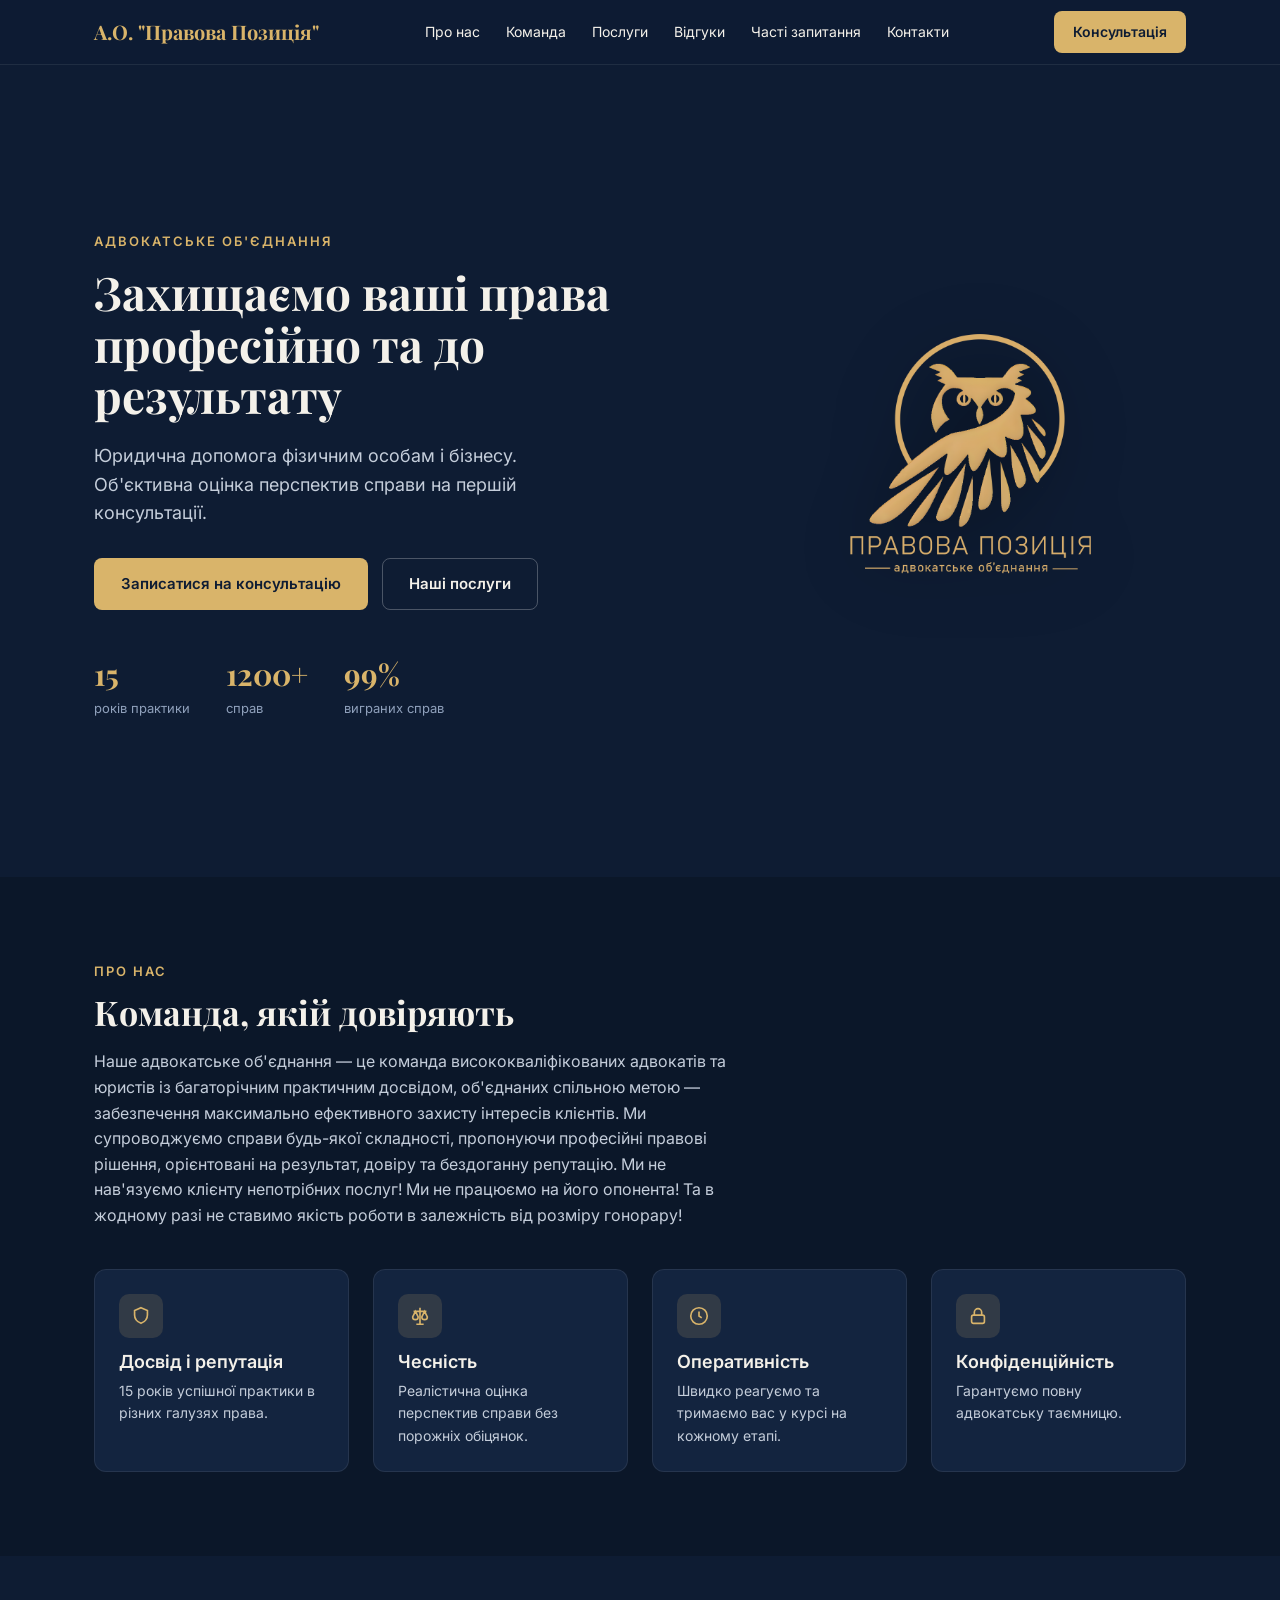
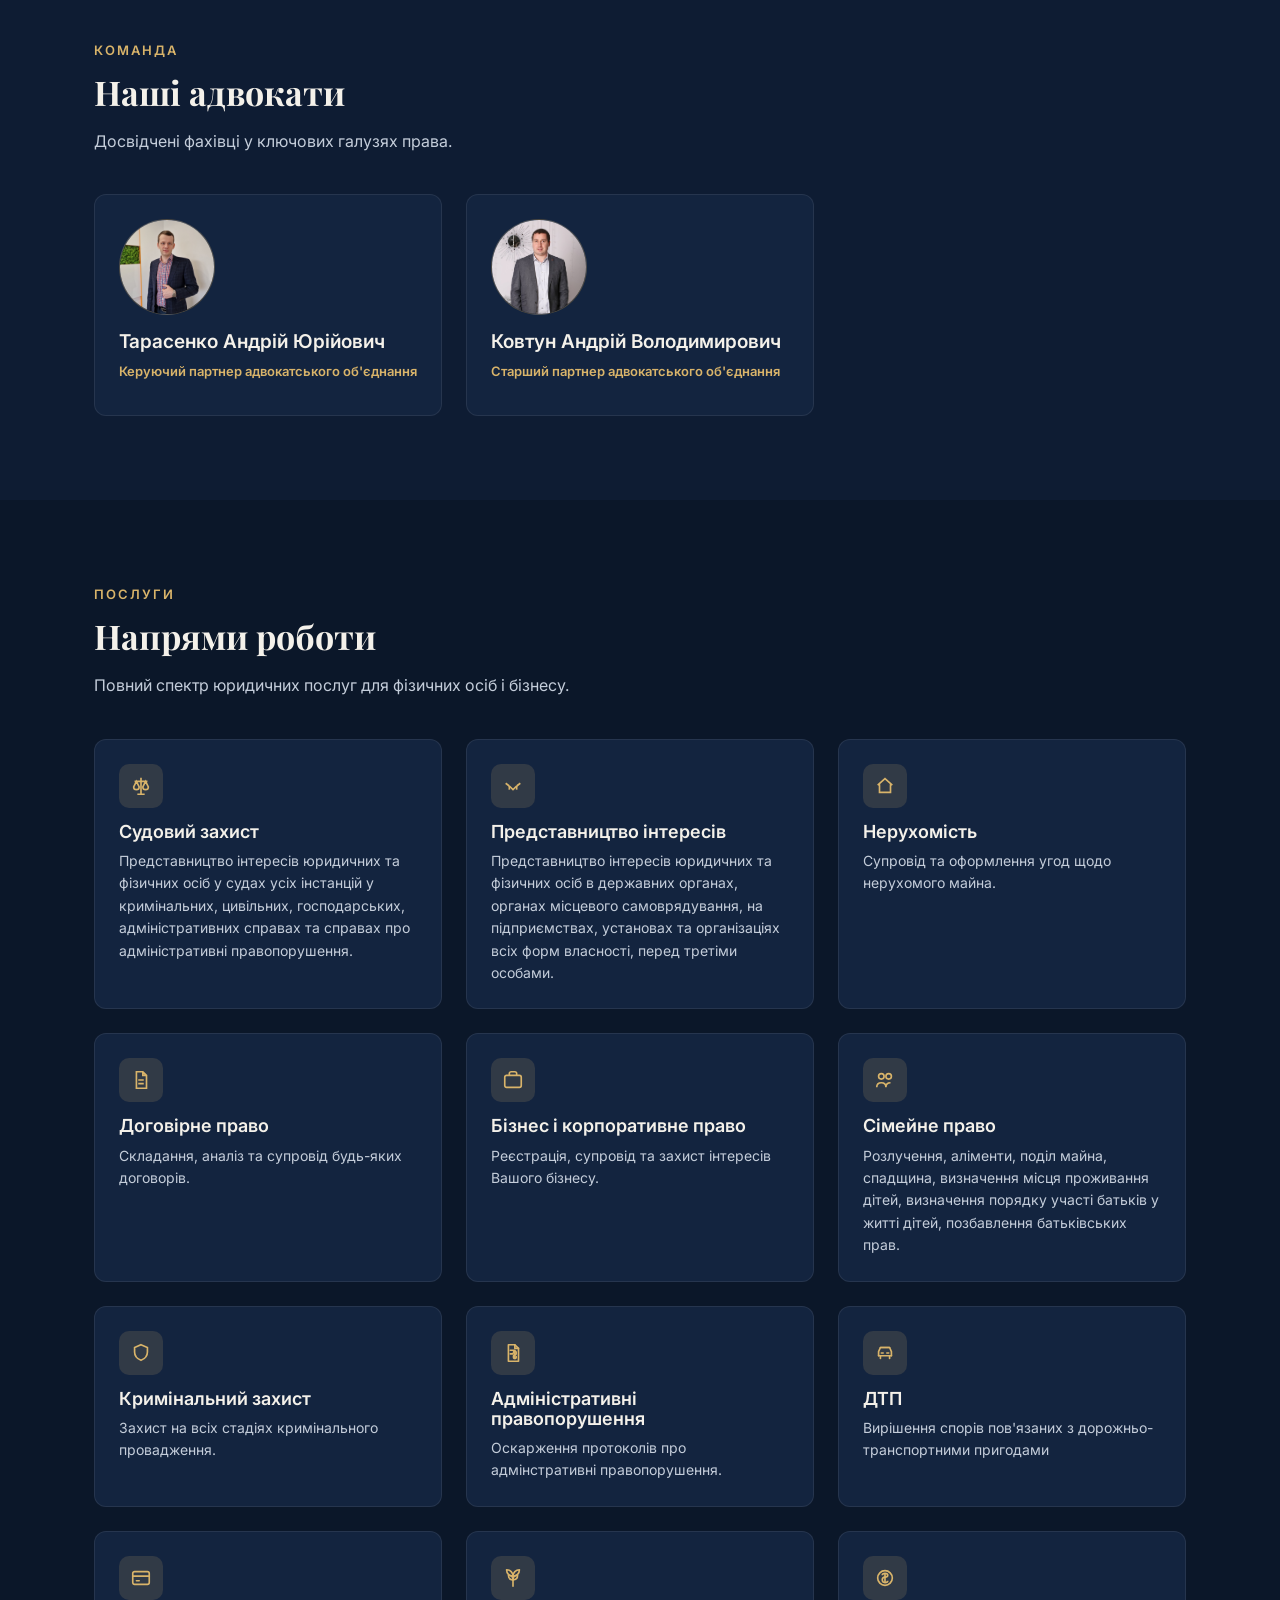
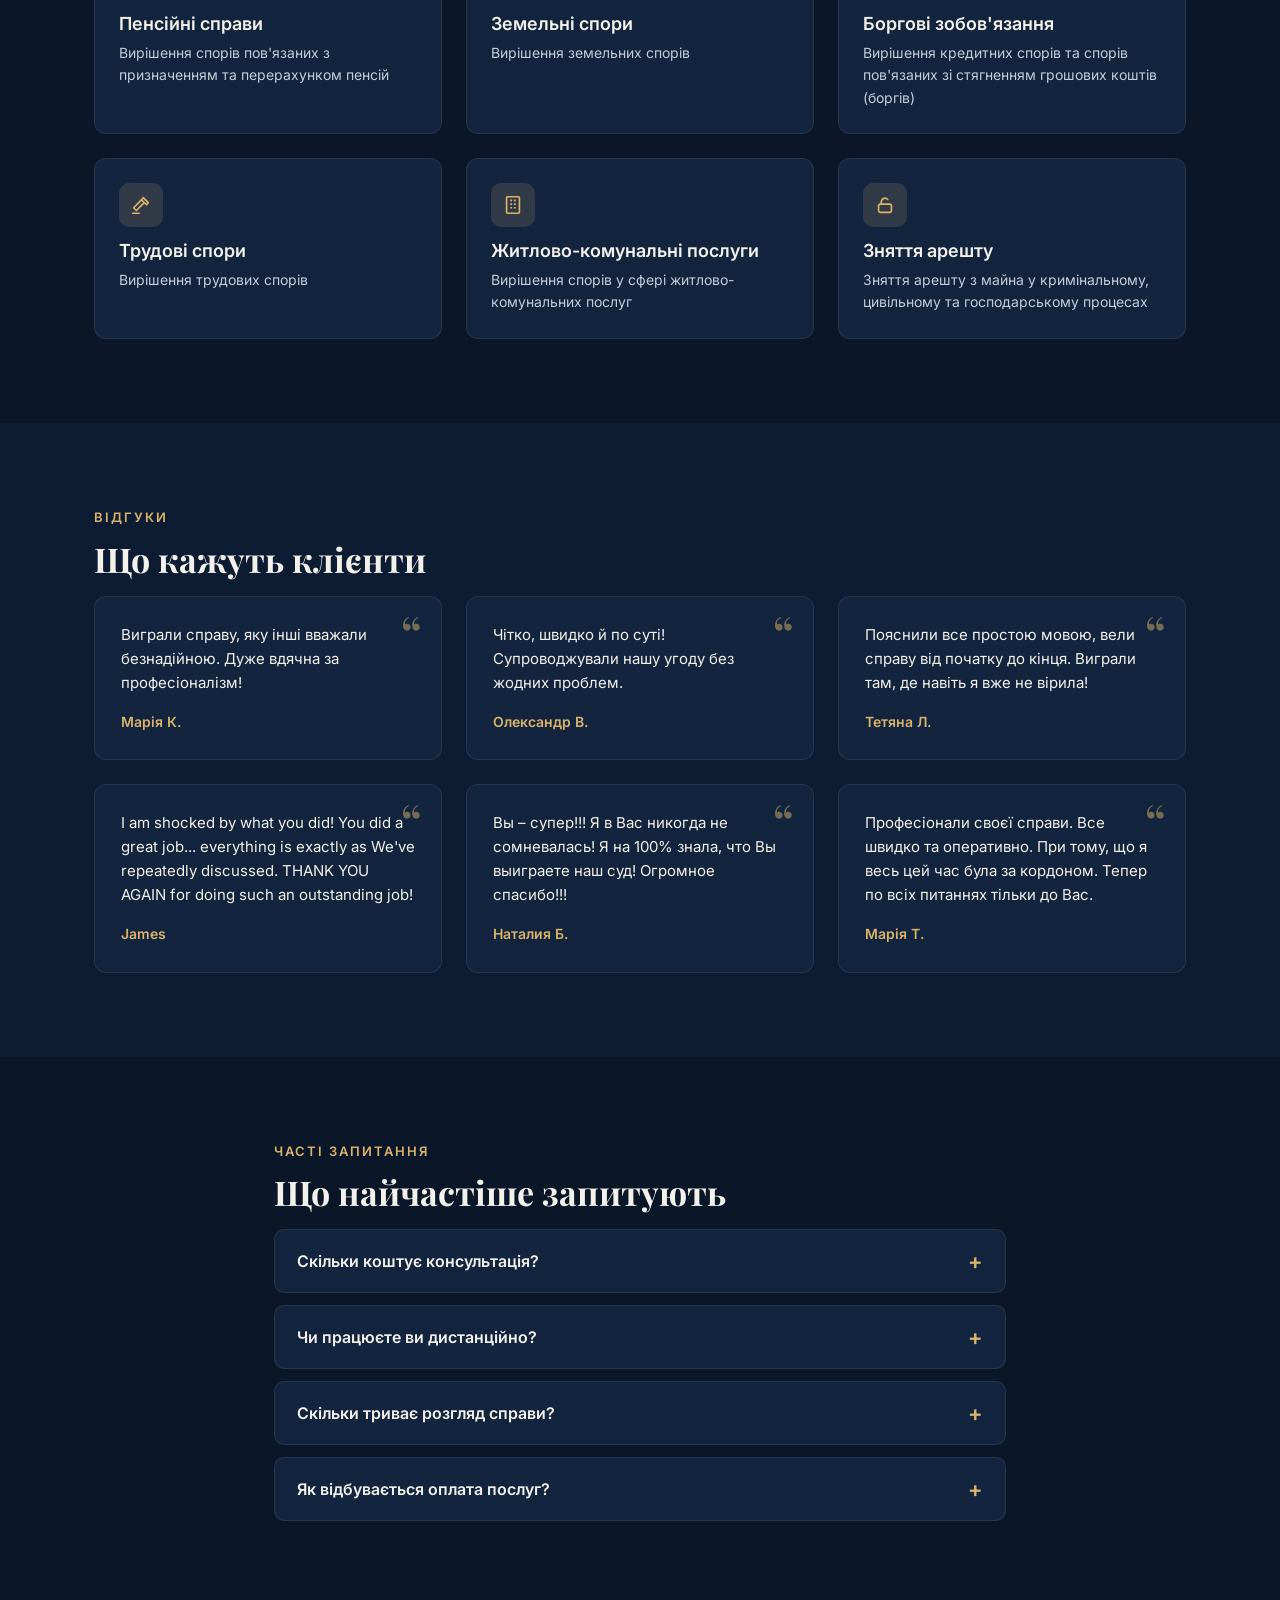
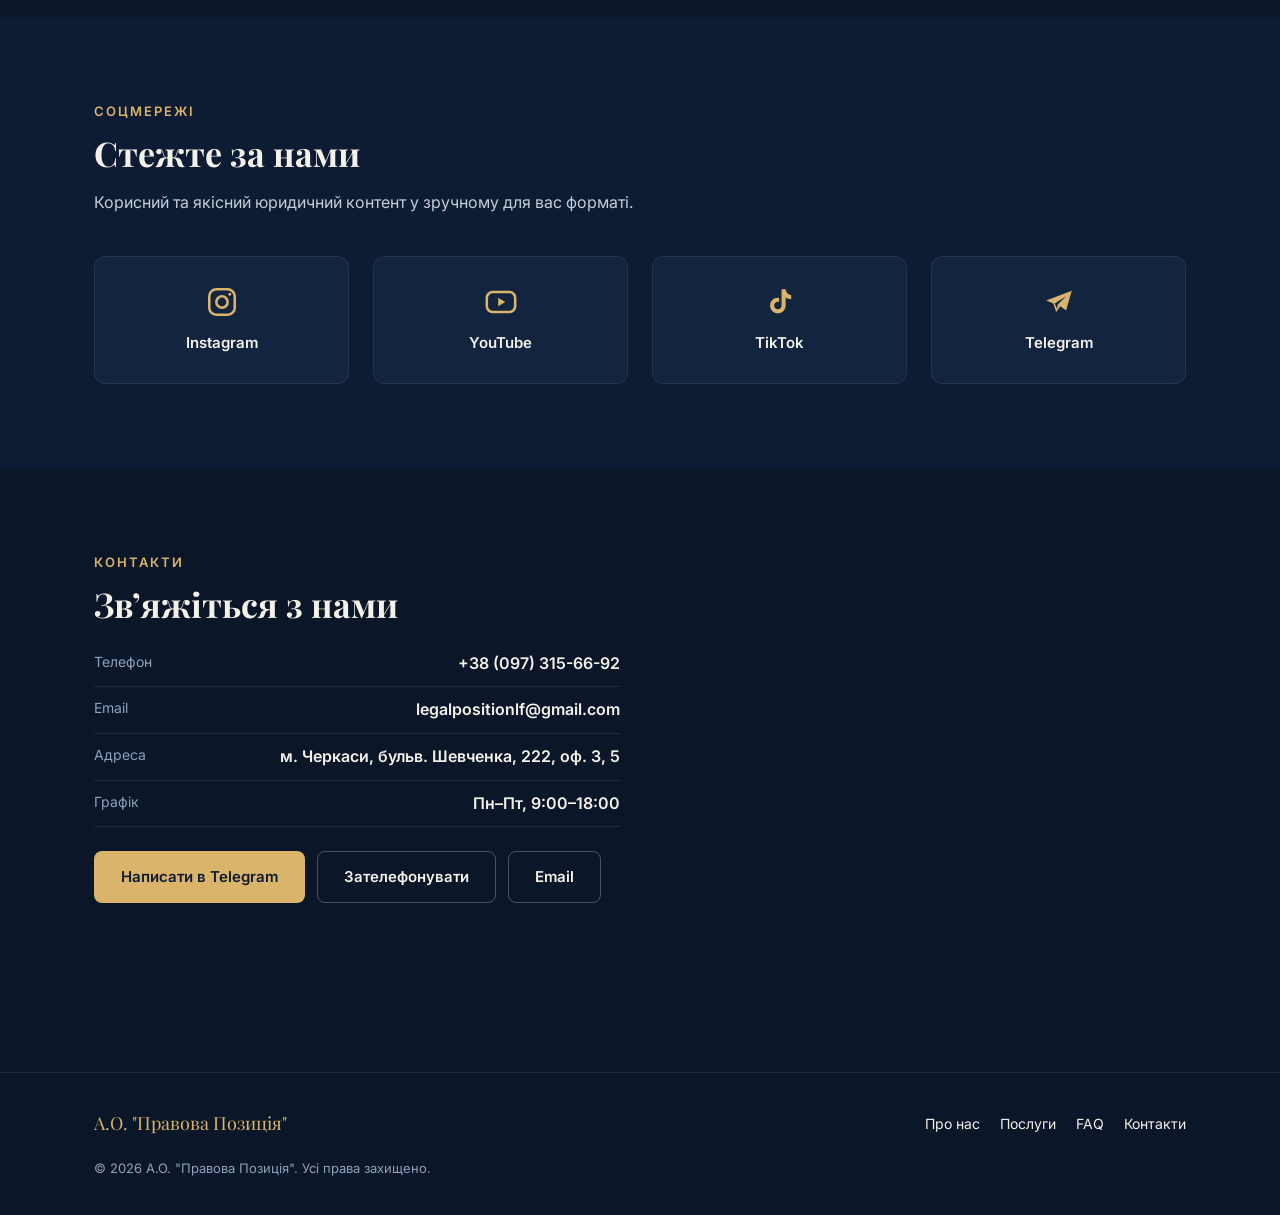
==== index.html @ f68ff02a "content: align SEO text with actual site copy (site-data.js) - Description/OG/Twitter reflect the re" ====
<!DOCTYPE html>
<html lang="uk">
<head>
  <meta charset="UTF-8">
  <meta name="viewport" content="width=device-width, initial-scale=1.0">
  <title>Правова Позиція — адвокатське об'єднання</title>
  <meta name="google-site-verification" content="rztSK_KTNSbifqP92qqwGQ7I0D77Wjn8n3gSzxd4QH8"/>
  <meta name="description" content="Адвокатське об'єднання «Правова Позиція» у Черкасах — юридична допомога фізичним особам і бізнесу: судовий захист у кримінальних, цивільних, господарських, адміністративних та сімейних справах, ДТП, земельні, трудові й пенсійні спори. Працюємо по всій Україні.">
  <meta name="robots" content="index, follow">
  <meta name="theme-color" content="#0e1c33">
  <link rel="canonical" href="https://legal-position.github.io/portfolio/">

  <!-- Open Graph (соцмережі, месенджери) -->
  <meta property="og:type" content="website">
  <meta property="og:site_name" content="Правова Позиція">
  <meta property="og:locale" content="uk_UA">
  <meta property="og:title" content="Правова Позиція — адвокатське об'єднання">
  <meta property="og:description" content="Юридична допомога фізичним особам і бізнесу. Об'єктивна оцінка перспектив справи на першій консультації.">
  <meta property="og:url" content="https://legal-position.github.io/portfolio/">
  <meta property="og:image" content="https://legal-position.github.io/portfolio/assets/og-image.png">
  <meta property="og:image:width" content="1200">
  <meta property="og:image:height" content="630">
  <meta property="og:image:alt" content="Логотип «Правова Позиція» — адвокатське об'єднання">

  <!-- Twitter Card -->
  <meta name="twitter:card" content="summary_large_image">
  <meta name="twitter:title" content="Правова Позиція — адвокатське об'єднання">
  <meta name="twitter:description" content="Юридична допомога фізичним особам і бізнесу. Об'єктивна оцінка перспектив справи на першій консультації.">
  <meta name="twitter:image" content="https://legal-position.github.io/portfolio/assets/og-image.png">

  <link rel="icon" type="image/png" href="assets/favicon.png">
  <link rel="apple-touch-icon" href="assets/favicon.png">
  <link rel="preconnect" href="https://fonts.googleapis.com">
  <link rel="preconnect" href="https://fonts.gstatic.com" crossorigin>
  <link href="https://fonts.googleapis.com/css2?family=Inter:wght@400;500;600;700&family=Playfair+Display:wght@600;700;800&display=swap" rel="stylesheet">
  <link rel="stylesheet" href="styles.css">

  <!-- Structured data: law firm (для розширених результатів пошуку) -->
  <script type="application/ld+json">
  {
    "@context": "https://schema.org",
    "@type": "LegalService",
    "name": "Адвокатське об'єднання «Правова Позиція»",
    "alternateName": "А.О. \"Правова Позиція\"",
    "description": "Команда висококваліфікованих адвокатів та юристів із багаторічним досвідом. Супроводжуємо справи будь-якої складності, орієнтуючись на результат, довіру та бездоганну репутацію: судовий захист у кримінальних, цивільних, господарських та адміністративних справах.",
    "url": "https://legal-position.github.io/portfolio/",
    "logo": "https://legal-position.github.io/portfolio/assets/logo.png",
    "image": "https://legal-position.github.io/portfolio/assets/og-image.png",
    "telephone": "+380973156692",
    "email": "legalpositionlf@gmail.com",
    "address": {
      "@type": "PostalAddress",
      "streetAddress": "бульв. Шевченка, 222, оф. 3, 5",
      "addressLocality": "Черкаси",
      "addressCountry": "UA"
    },
    "openingHoursSpecification": {
      "@type": "OpeningHoursSpecification",
      "dayOfWeek": ["Monday", "Tuesday", "Wednesday", "Thursday", "Friday"],
      "opens": "09:00",
      "closes": "18:00"
    },
    "areaServed": "Україна",
    "priceRange": "$$",
    "knowsAbout": [
      "Судовий захист",
      "Кримінальний захист",
      "Сімейне право",
      "Договірне право",
      "Бізнес і корпоративне право",
      "Нерухомість",
      "Земельні спори",
      "Трудові спори",
      "Пенсійні справи",
      "ДТП",
      "Боргові зобов'язання",
      "Адміністративні правопорушення"
    ],
    "sameAs": [
      "https://www.instagram.com/legal.position.lf?igsh=MXdmcndnNGhzMnlpeg%3D%3D",
      "https://www.youtube.com/channel/UCmn8I7dikRwsEzdSkTHGGwg",
      "https://www.tiktok.com/@andriy_tarasenko?_r=1&_t=ZS-95EgqRKq2uy",
      "https://t.me/legalposition"
    ]
  }
  </script>
</head>
<body>
  <header class="nav" id="nav">
    <div class="container nav__inner">
      <a href="#hero" class="nav__logo" id="nav-logo">Назва об'єднання</a>
      <nav class="nav__menu" id="nav-menu">
        <a href="#about">Про нас</a>
        <a href="#team">Команда</a>
        <a href="#services">Послуги</a>
        <a href="#testimonials">Відгуки</a>
        <a href="#faq">Часті запитання</a>
        <a href="#contacts">Контакти</a>
      </nav>
      <a href="#contacts" class="btn btn--primary nav__cta">Консультація</a>
      <button class="nav__burger" id="nav-burger" aria-label="Меню" aria-expanded="false" aria-controls="nav-menu">
        <span></span><span></span><span></span>
      </button>
    </div>
  </header>

  <main>
    <section class="hero" id="hero">
      <div class="container hero__inner">
        <div class="hero__content">
          <p class="hero__eyebrow" id="hero-eyebrow"></p>
          <h1 class="hero__title" id="hero-title"></h1>
          <p class="hero__subtitle" id="hero-subtitle"></p>
          <div class="hero__actions">
            <a href="#contacts" class="btn btn--primary">Записатися на консультацію</a>
            <a href="#services" class="btn btn--ghost">Наші послуги</a>
          </div>
          <div class="hero__stats" id="hero-stats"></div>
        </div>
        <div class="hero__media" id="hero-media">
          <img class="hero__logo" src="assets/logo.png" alt="Логотип «Правова Позиція» — адвокатське об'єднання">
        </div>
      </div>
    </section>

    <section class="section section--alt" id="about">
      <div class="container">
        <p class="section__eyebrow">Про нас</p>
        <h2 class="section__title">Команда, якій довіряють</h2>
        <p class="section__lead" id="about-text"></p>
        <div class="grid grid--4" id="about-advantages"></div>
      </div>
    </section>

    <section class="section" id="team">
      <div class="container">
        <p class="section__eyebrow">Команда</p>
        <h2 class="section__title">Наші адвокати</h2>
        <p class="section__lead">Досвідчені фахівці у ключових галузях права.</p>
        <div class="grid grid--3" id="team-grid"></div>
      </div>
    </section>

    <section class="section section--alt" id="services">
      <div class="container">
        <p class="section__eyebrow">Послуги</p>
        <h2 class="section__title">Напрями роботи</h2>
        <p class="section__lead">Повний спектр юридичних послуг для фізичних осіб і бізнесу.</p>
        <div class="grid grid--3" id="services-grid"></div>
      </div>
    </section>

    <section class="section" id="testimonials">
      <div class="container">
        <p class="section__eyebrow">Відгуки</p>
        <h2 class="section__title">Що кажуть клієнти</h2>
        <div class="grid grid--3" id="testimonials-grid"></div>
      </div>
    </section>

    <section class="section section--alt" id="faq">
      <div class="container container--narrow">
        <p class="section__eyebrow">Часті запитання</p>
        <h2 class="section__title">Що найчастіше запитують</h2>
        <div class="faq" id="faq-list"></div>
      </div>
    </section>

    <section class="section" id="social">
      <div class="container">
        <p class="section__eyebrow">Соцмережі</p>
        <h2 class="section__title">Стежте за нами</h2>
        <p class="section__lead">Корисний та якісний юридичний контент у зручному для вас форматі.</p>
        <div class="social" id="social-links"></div>
      </div>
    </section>

    <section class="section section--alt" id="contacts">
      <div class="container">
        <p class="section__eyebrow">Контакти</p>
        <h2 class="section__title">Звʼяжіться з нами</h2>
        <div class="contacts">
          <div class="contacts__info">
            <ul class="contacts__list" id="contacts-list"></ul>
            <div class="contacts__actions" id="contacts-actions"></div>
          </div>
          <div class="contacts__map">
            <iframe id="contacts-map" title="Мапа" loading="lazy" referrerpolicy="no-referrer-when-downgrade"></iframe>
          </div>
        </div>
      </div>
    </section>
  </main>

  <footer class="footer" id="footer"></footer>

  <button class="to-top" id="to-top" aria-label="Нагору">↑</button>

  <script src="site-data.js"></script>
  <script src="script.js"></script>
</body>
</html>
---- styles.css ----
:root{
  --navy:#0e1c33;
  --navy-2:#0b1729;
  --card:#13243f;
  --gold:#d9b46a;
  --text:#f4f1ea;
  --muted:#c4cdda;
  --muted-2:#8fa0bb;
  --border:rgba(255,255,255,.08);
  --maxw:1140px;
  --gap:24px;
  --serif:'Playfair Display',Georgia,serif;
  --sans:'Inter',system-ui,sans-serif;
  --radius:12px;
}
*{margin:0;padding:0;box-sizing:border-box}
html{scroll-behavior:smooth;scroll-padding-top:78px}
body{font-family:var(--sans);background:var(--navy);color:var(--text);line-height:1.6}
a{color:inherit;text-decoration:none}
img{max-width:100%;display:block}
.container{max-width:var(--maxw);margin:0 auto;padding:0 24px}
h1,h2,h3{font-family:var(--serif);line-height:1.12;font-weight:700}
.section{padding:84px 0}
.section--alt{background:var(--navy-2)}
.section__eyebrow{color:var(--gold);font-size:13px;letter-spacing:2px;text-transform:uppercase;font-family:var(--sans);font-weight:600;margin-bottom:12px}
.section__title{font-size:34px;margin-bottom:18px}
.section__lead{color:var(--muted);max-width:640px;margin-bottom:40px}

.btn{display:inline-block;padding:13px 26px;border-radius:8px;font-size:15px;font-weight:600;cursor:pointer;border:1px solid transparent;transition:transform .15s ease,opacity .15s ease}
.btn:hover{transform:translateY(-1px)}
.btn--primary{background:var(--gold);color:var(--navy)}
.btn--ghost{background:transparent;color:var(--text);border-color:rgba(255,255,255,.25)}

/* Nav */
.nav{position:sticky;top:0;z-index:50;background:rgba(14,28,51,.92);backdrop-filter:blur(8px);border-bottom:1px solid var(--border)}
.nav__inner{display:flex;align-items:center;justify-content:space-between;height:64px}
.nav__logo{font-family:var(--serif);font-weight:700;color:var(--gold);font-size:20px}
.nav__menu{display:flex;gap:26px;font-size:14px}
.nav__menu a:hover{color:var(--gold)}
.nav__cta{padding:9px 18px;font-size:14px}
.nav__burger{display:none;flex-direction:column;gap:5px;background:none;border:none;cursor:pointer;padding:6px}
.nav__burger span{width:24px;height:2px;background:var(--text);transition:background .2s}

@media(max-width:860px){
  .nav__menu{position:fixed;inset:64px 0 auto 0;flex-direction:column;background:var(--navy-2);padding:18px 24px;gap:18px;border-bottom:1px solid var(--border);transform:translateY(-120%);transition:transform .25s ease}
  .nav__menu.is-open{transform:translateY(0)}
  .nav__cta{display:none}
  .nav__burger{display:flex}
}

/* Hero */
.hero{padding:72px 0 64px}
.hero__inner{display:grid;grid-template-columns:1.2fr .8fr;gap:48px;align-items:center}
.hero__eyebrow{color:var(--gold);font-size:13px;letter-spacing:2px;text-transform:uppercase;font-weight:600;margin-bottom:16px}
.hero__title{font-size:46px;margin-bottom:20px}
.hero__subtitle{color:var(--muted);font-size:18px;margin-bottom:30px;max-width:480px}
.hero__actions{display:flex;gap:14px;flex-wrap:wrap}
.hero__stats{display:flex;gap:36px;margin-top:40px}
.hero__stats .num{font-size:30px;font-weight:700;color:var(--gold);font-family:var(--serif)}
.hero__stats .cap{font-size:13px;color:var(--muted-2)}
.hero__media{display:flex;align-items:center;justify-content:center}
.hero__logo{width:100%;max-width:380px;height:auto;filter:drop-shadow(0 10px 32px rgba(0,0,0,.4))}
@media(max-width:860px){
  .hero__inner{grid-template-columns:1fr;gap:32px}
  .hero__title{font-size:34px}
  .hero__media{order:-1}
  .hero__logo{max-width:260px}
}

/* Grid + Cards */
.grid{display:grid;gap:var(--gap)}
.grid--4{grid-template-columns:repeat(4,1fr)}
.grid--3{grid-template-columns:repeat(3,1fr)}
.grid--2{grid-template-columns:repeat(2,1fr)}
.card{background:var(--card);border:1px solid var(--border);border-radius:var(--radius);padding:24px;transition:transform .18s ease,border-color .18s ease}
.card:hover{transform:translateY(-3px);border-color:rgba(217,180,106,.35)}
.card__ico{width:44px;height:44px;border-radius:10px;background:rgba(217,180,106,.15);color:var(--gold);display:flex;align-items:center;justify-content:center;margin-bottom:14px}
.card__ico svg{width:22px;height:22px}
.card h3{font-size:18px;margin-bottom:8px;font-family:var(--sans);font-weight:600}
.card p{color:var(--muted);font-size:14px}
@media(max-width:980px){.grid--4{grid-template-columns:repeat(2,1fr)}}
@media(max-width:620px){.grid--4,.grid--3,.grid--2{grid-template-columns:1fr}}

/* Team */
.member__photo{width:96px;height:96px;border-radius:50%;object-fit:cover;margin-bottom:16px;background:linear-gradient(160deg,#1a3157,#0b1526);border:1px solid rgba(217,180,106,.3);display:flex;align-items:center;justify-content:center;color:var(--gold);font-family:var(--serif);font-size:32px;font-weight:700}
.member__role{color:var(--gold);font-size:13px;font-weight:600;margin:4px 0 10px}
.member h3{font-size:19px;font-family:var(--sans);font-weight:600}
.member p{color:var(--muted);font-size:14px}

/* Testimonials */
.quote{background:var(--card);border:1px solid var(--border);border-radius:var(--radius);padding:26px;position:relative}
.quote::before{content:"\201C";font-family:var(--serif);color:var(--gold);font-size:54px;line-height:1;position:absolute;top:10px;right:18px;opacity:.5}
.quote p{font-size:15px;margin-bottom:16px}
.quote__author{color:var(--gold);font-weight:600;font-size:14px}

/* FAQ */
.container--narrow{max-width:780px}
.faq__item{border:1px solid var(--border);border-radius:10px;margin-bottom:12px;background:var(--card);overflow:hidden}
.faq__q{width:100%;text-align:left;background:none;border:none;color:var(--text);font-size:16px;font-weight:600;padding:18px 22px;cursor:pointer;display:flex;justify-content:space-between;align-items:center;gap:16px;font-family:var(--sans)}
.faq__q .mark{color:var(--gold);font-size:22px;transition:transform .2s ease;flex:none}
.faq__item.is-open .faq__q .mark{transform:rotate(45deg)}
.faq__a{max-height:0;overflow:hidden;transition:max-height .25s ease}
.faq__a p{padding:0 22px 18px;color:var(--muted);font-size:15px}

/* Social */
.social{display:grid;grid-template-columns:repeat(4,1fr);gap:var(--gap)}
.social__btn{display:flex;flex-direction:column;align-items:center;gap:12px;padding:28px 16px;background:var(--card);border:1px solid var(--border);border-radius:var(--radius);transition:transform .18s ease,border-color .18s ease}
.social__btn:hover{transform:translateY(-3px);border-color:rgba(217,180,106,.45)}
.social__btn svg{width:34px;height:34px;color:var(--gold)}
.social__btn span{font-weight:600;font-size:15px}
@media(max-width:620px){.social{grid-template-columns:repeat(2,1fr)}}

/* Contacts */
.contacts{display:grid;grid-template-columns:1fr 1fr;gap:40px;align-items:start}
.contacts__list{list-style:none;margin-bottom:24px}
.contacts__list li{padding:10px 0;border-bottom:1px solid var(--border);display:flex;justify-content:space-between;gap:16px}
.contacts__list .k{color:var(--muted-2);font-size:14px}
.contacts__list .v{font-weight:600}
.contacts__actions{display:flex;gap:12px;flex-wrap:wrap}
.contacts__map iframe{width:100%;height:340px;border:0;border-radius:var(--radius);filter:grayscale(.2) contrast(1.05)}
@media(max-width:860px){.contacts{grid-template-columns:1fr}}

/* Footer */
.footer{background:var(--navy-2);border-top:1px solid var(--border);padding:36px 0}
.footer__inner{display:flex;justify-content:space-between;align-items:center;gap:20px;flex-wrap:wrap}
.footer__brand{font-family:var(--serif);color:var(--gold);font-size:18px}
.footer__links{display:flex;gap:20px;font-size:14px}
.footer__links a:hover{color:var(--gold)}
.footer__copy{color:var(--muted-2);font-size:13px;width:100%}

/* To-top + reveal */
.to-top{position:fixed;right:22px;bottom:22px;width:46px;height:46px;border-radius:50%;border:none;background:var(--gold);color:var(--navy);font-size:20px;cursor:pointer;opacity:0;pointer-events:none;transition:opacity .25s ease,transform .25s ease;z-index:60;box-shadow:0 8px 20px rgba(0,0,0,.3)}
.to-top.is-visible{opacity:1;pointer-events:auto}
.to-top:hover{transform:translateY(-2px)}
.reveal{opacity:0;transform:translateY(24px);transition:opacity .5s ease,transform .5s ease}
.reveal.is-in{opacity:1;transform:none}
@media(prefers-reduced-motion:reduce){html{scroll-behavior:auto}.reveal{opacity:1;transform:none;transition:none}}
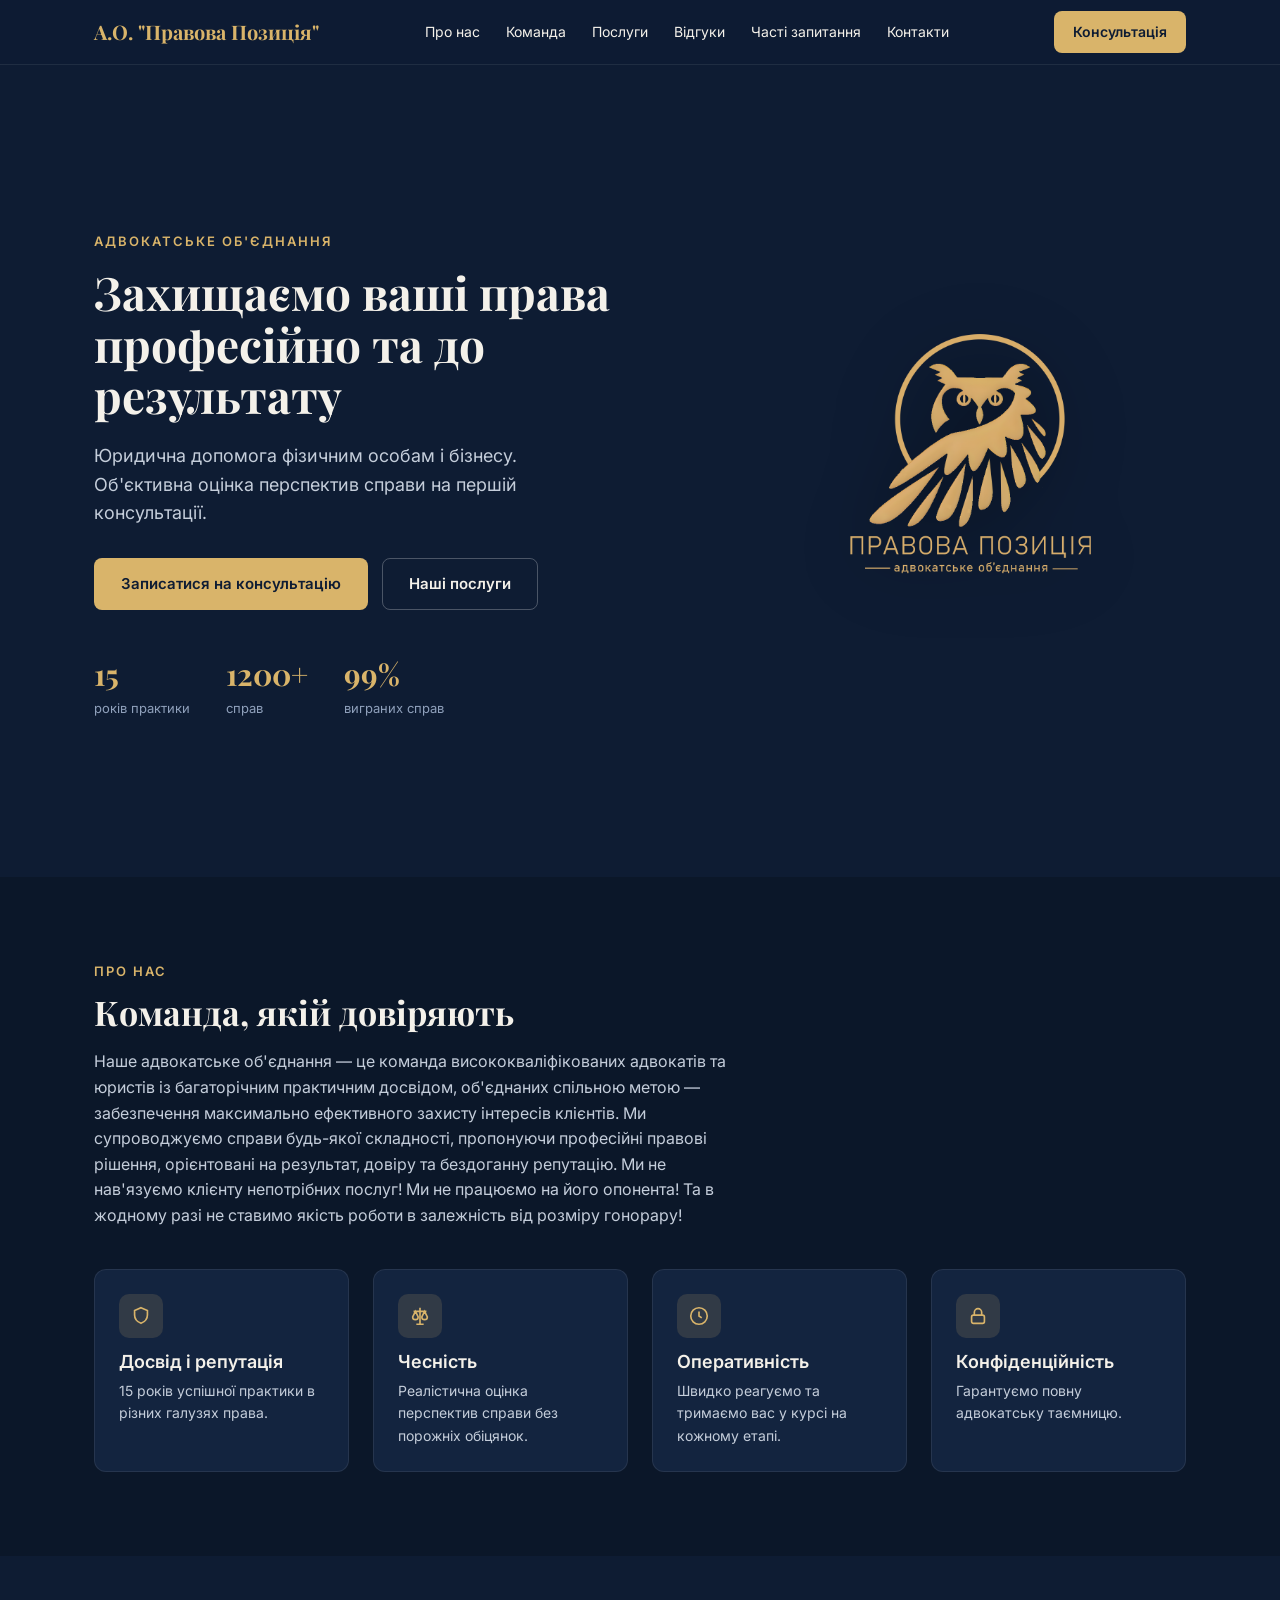
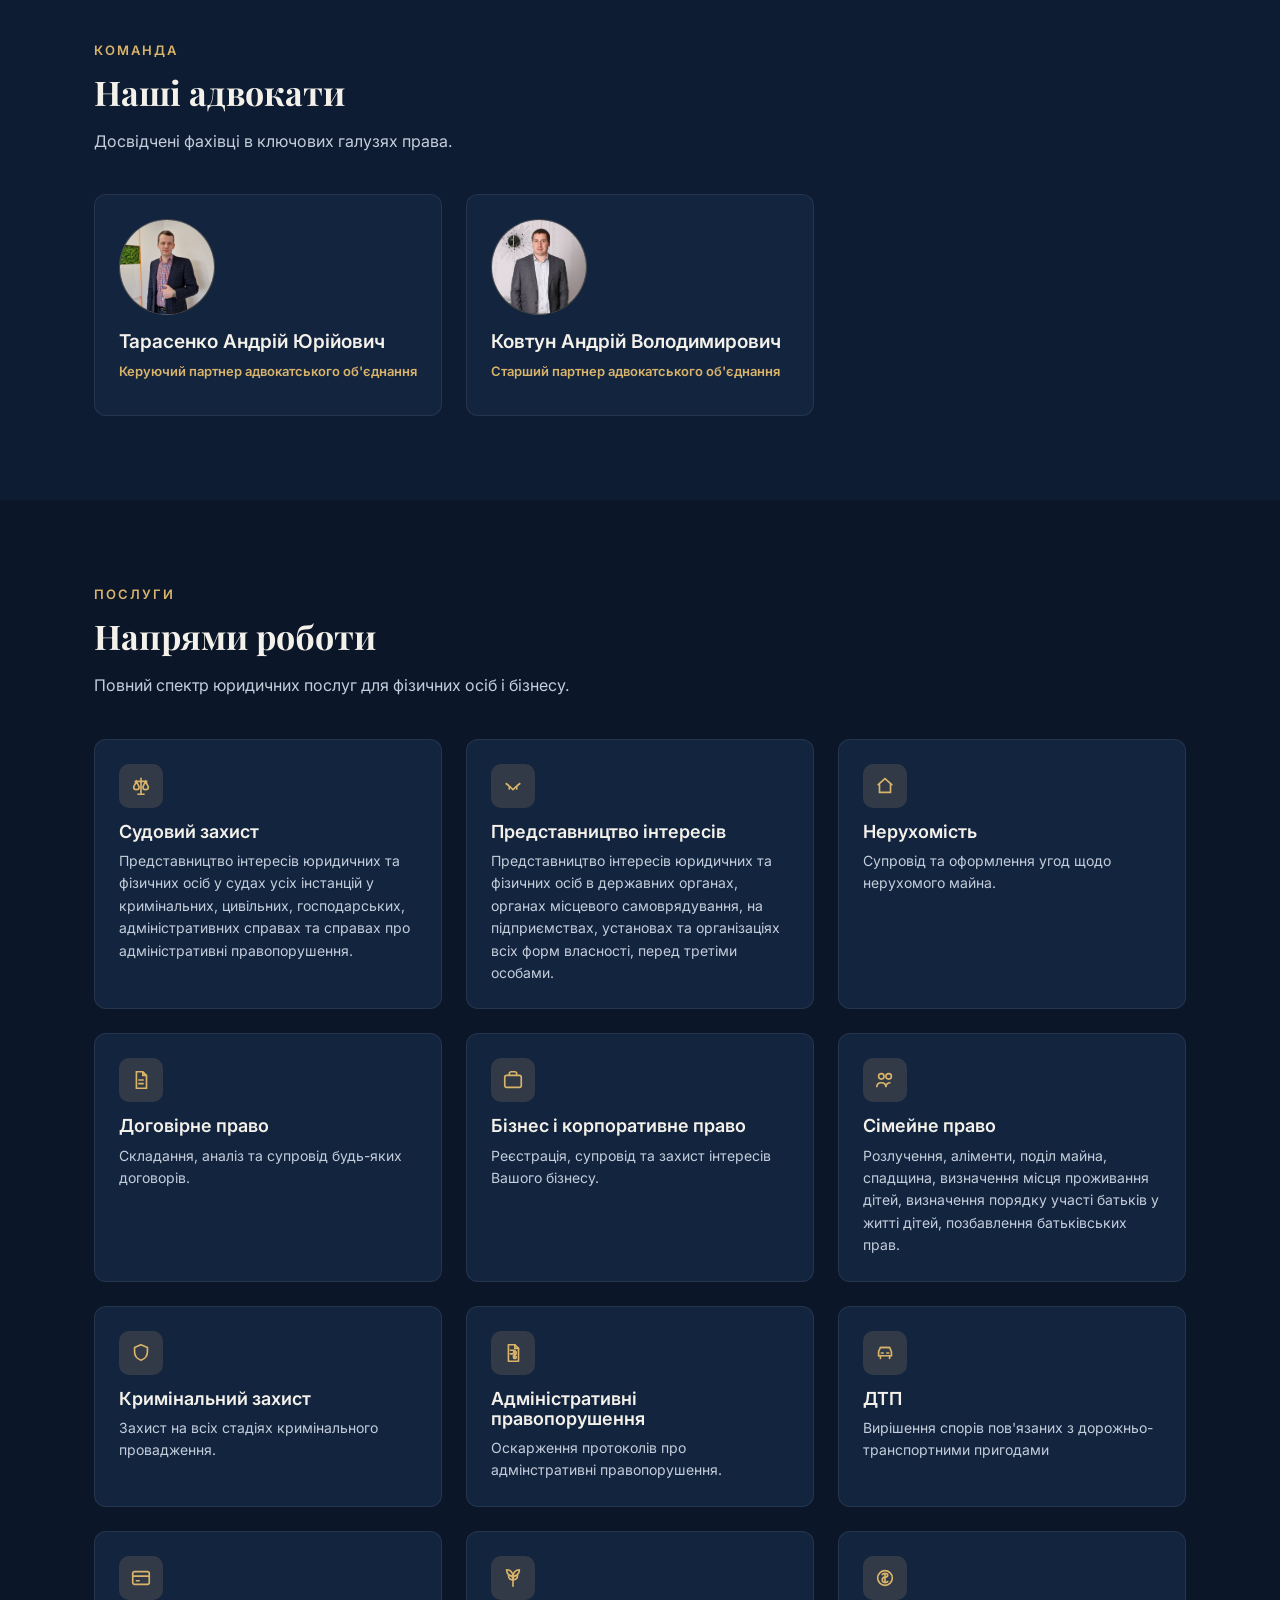
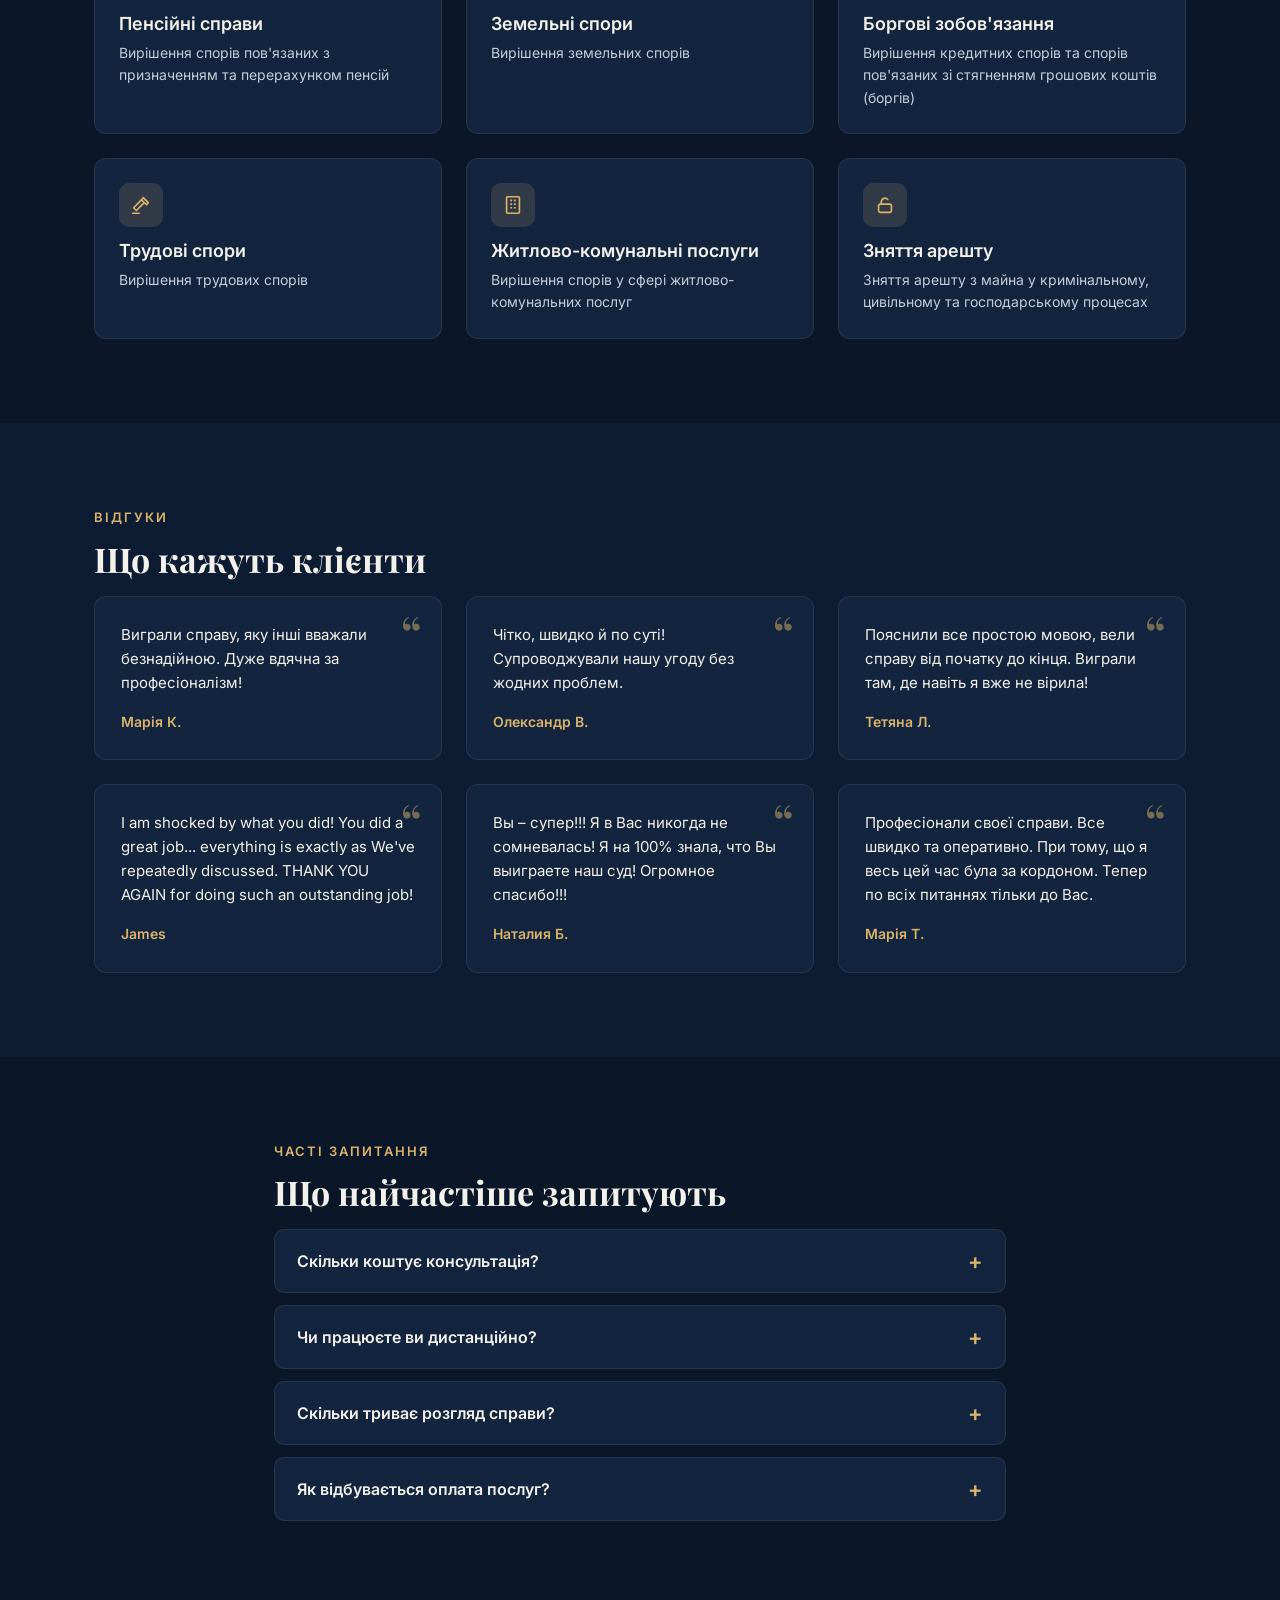
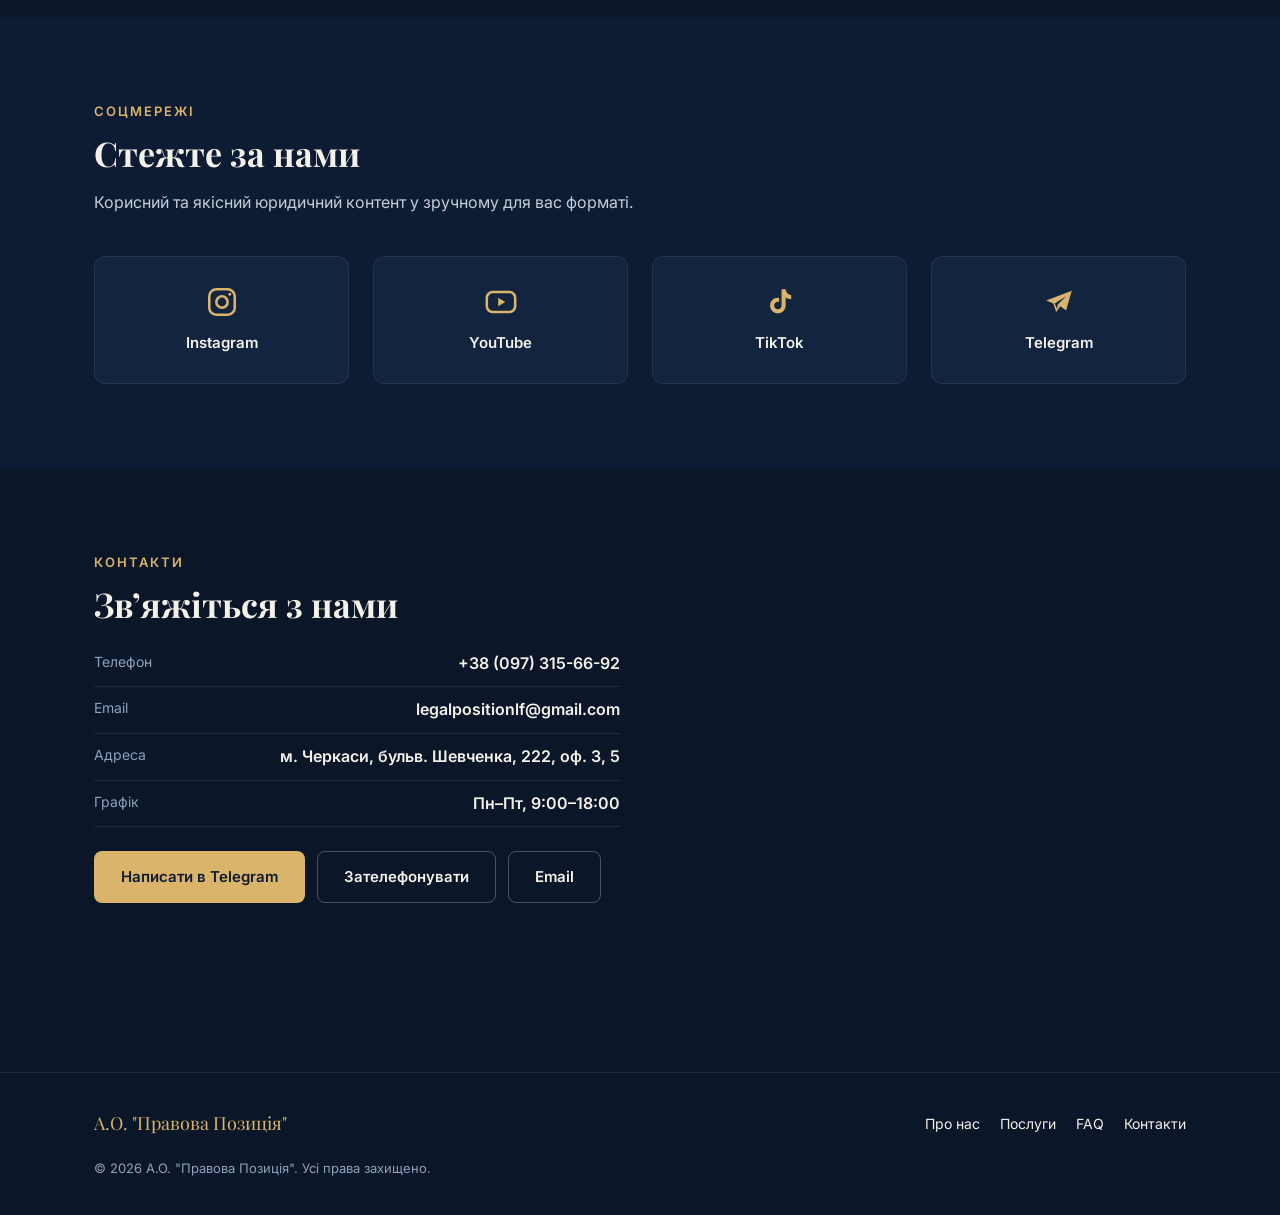
==== commit 9e5740f9: "Fix typo in team section lead paragraph" ====
--- a/index.html
+++ b/index.html
@@ -8,7 +8,7 @@
   <meta name="description" content="Адвокатське об'єднання «Правова Позиція» у Черкасах — юридична допомога фізичним особам і бізнесу: судовий захист у кримінальних, цивільних, господарських, адміністративних та сімейних справах, ДТП, земельні, трудові й пенсійні спори. Працюємо по всій Україні.">
   <meta name="robots" content="index, follow">
   <meta name="theme-color" content="#0e1c33">
-  <link rel="canonical" href="https://legal-position.github.io/portfolio/">
+  <link rel="canonical" href="https://legal-position.pp.ua/">
 
   <!-- Open Graph (соцмережі, месенджери) -->
   <meta property="og:type" content="website">
@@ -16,8 +16,8 @@
   <meta property="og:locale" content="uk_UA">
   <meta property="og:title" content="Правова Позиція — адвокатське об'єднання">
   <meta property="og:description" content="Юридична допомога фізичним особам і бізнесу. Об'єктивна оцінка перспектив справи на першій консультації.">
-  <meta property="og:url" content="https://legal-position.github.io/portfolio/">
-  <meta property="og:image" content="https://legal-position.github.io/portfolio/assets/og-image.png">
+  <meta property="og:url" content="https://legal-position.pp.ua/">
+  <meta property="og:image" content="https://legal-position.pp.ua/assets/og-image.png">
   <meta property="og:image:width" content="1200">
   <meta property="og:image:height" content="630">
   <meta property="og:image:alt" content="Логотип «Правова Позиція» — адвокатське об'єднання">
@@ -26,14 +26,26 @@
   <meta name="twitter:card" content="summary_large_image">
   <meta name="twitter:title" content="Правова Позиція — адвокатське об'єднання">
   <meta name="twitter:description" content="Юридична допомога фізичним особам і бізнесу. Об'єктивна оцінка перспектив справи на першій консультації.">
-  <meta name="twitter:image" content="https://legal-position.github.io/portfolio/assets/og-image.png">
-
-  <link rel="icon" type="image/png" href="assets/favicon.png">
-  <link rel="apple-touch-icon" href="assets/favicon.png">
+  <meta name="twitter:image" content="https://legal-position.pp.ua/assets/og-image.png">
+  
+  <link rel="icon" href="/favicon.ico" sizes="any">
+  <link rel="icon" type="image/png" href="/assets/favicon.png">
+  <link rel="apple-touch-icon" href="/assets/favicon.png">
   <link rel="preconnect" href="https://fonts.googleapis.com">
   <link rel="preconnect" href="https://fonts.gstatic.com" crossorigin>
   <link href="https://fonts.googleapis.com/css2?family=Inter:wght@400;500;600;700&family=Playfair+Display:wght@600;700;800&display=swap" rel="stylesheet">
   <link rel="stylesheet" href="styles.css">
+
+  <!-- Site name (як Google показує назву сайту у видачі) -->
+  <script type="application/ld+json">
+  {
+    "@context": "https://schema.org",
+    "@type": "WebSite",
+    "name": "Правова Позиція",
+    "alternateName": "А.О. \"Правова Позиція\" — Адвокатське об'єднання",
+    "url": "https://legal-position.pp.ua/"
+  }
+  </script>
 
   <!-- Structured data: law firm (для розширених результатів пошуку) -->
   <script type="application/ld+json">
@@ -43,9 +55,9 @@
     "name": "Адвокатське об'єднання «Правова Позиція»",
     "alternateName": "А.О. \"Правова Позиція\"",
     "description": "Команда висококваліфікованих адвокатів та юристів із багаторічним досвідом. Супроводжуємо справи будь-якої складності, орієнтуючись на результат, довіру та бездоганну репутацію: судовий захист у кримінальних, цивільних, господарських та адміністративних справах.",
-    "url": "https://legal-position.github.io/portfolio/",
-    "logo": "https://legal-position.github.io/portfolio/assets/logo.png",
-    "image": "https://legal-position.github.io/portfolio/assets/og-image.png",
+    "url": "https://legal-position.pp.ua/",
+    "logo": "https://legal-position.pp.ua/assets/logo.png",
+    "image": "https://legal-position.pp.ua/assets/og-image.png",
     "telephone": "+380973156692",
     "email": "legalpositionlf@gmail.com",
     "address": {
@@ -84,6 +96,23 @@
     ]
   }
   </script>
+
+  <!-- Site navigation (підказка пошуковику про розділи сторінки) -->
+  <script type="application/ld+json">
+  {
+    "@context": "https://schema.org",
+    "@type": "ItemList",
+    "name": "Навігація сайту",
+    "itemListElement": [
+      { "@type": "SiteNavigationElement", "position": 1, "name": "Про нас", "url": "https://legal-position.pp.ua/#about" },
+      { "@type": "SiteNavigationElement", "position": 2, "name": "Команда", "url": "https://legal-position.pp.ua/#team" },
+      { "@type": "SiteNavigationElement", "position": 3, "name": "Послуги", "url": "https://legal-position.pp.ua/#services" },
+      { "@type": "SiteNavigationElement", "position": 4, "name": "Відгуки", "url": "https://legal-position.pp.ua/#testimonials" },
+      { "@type": "SiteNavigationElement", "position": 5, "name": "Часті запитання", "url": "https://legal-position.pp.ua/#faq" },
+      { "@type": "SiteNavigationElement", "position": 6, "name": "Контакти", "url": "https://legal-position.pp.ua/#contacts" }
+    ]
+  }
+  </script>
 </head>
 <body>
   <header class="nav" id="nav">
@@ -105,7 +134,7 @@
   </header>
 
   <main>
-    <section class="hero" id="hero">
+    <section class="hero" id="hero" aria-labelledby="hero-title">
       <div class="container hero__inner">
         <div class="hero__content">
           <p class="hero__eyebrow" id="hero-eyebrow"></p>
@@ -123,62 +152,62 @@
       </div>
     </section>
 
-    <section class="section section--alt" id="about">
+    <section class="section section--alt" id="about" aria-labelledby="about-title">
       <div class="container">
         <p class="section__eyebrow">Про нас</p>
-        <h2 class="section__title">Команда, якій довіряють</h2>
+        <h2 class="section__title" id="about-title">Команда, якій довіряють</h2>
         <p class="section__lead" id="about-text"></p>
         <div class="grid grid--4" id="about-advantages"></div>
       </div>
     </section>
 
-    <section class="section" id="team">
+    <section class="section" id="team" aria-labelledby="team-title">
       <div class="container">
         <p class="section__eyebrow">Команда</p>
-        <h2 class="section__title">Наші адвокати</h2>
-        <p class="section__lead">Досвідчені фахівці у ключових галузях права.</p>
+        <h2 class="section__title" id="team-title">Наші адвокати</h2>
+        <p class="section__lead">Досвідчені фахівці в ключових галузях права.</p>
         <div class="grid grid--3" id="team-grid"></div>
       </div>
     </section>
 
-    <section class="section section--alt" id="services">
+    <section class="section section--alt" id="services" aria-labelledby="services-title">
       <div class="container">
         <p class="section__eyebrow">Послуги</p>
-        <h2 class="section__title">Напрями роботи</h2>
+        <h2 class="section__title" id="services-title">Напрями роботи</h2>
         <p class="section__lead">Повний спектр юридичних послуг для фізичних осіб і бізнесу.</p>
         <div class="grid grid--3" id="services-grid"></div>
       </div>
     </section>
 
-    <section class="section" id="testimonials">
+    <section class="section" id="testimonials" aria-labelledby="testimonials-title">
       <div class="container">
         <p class="section__eyebrow">Відгуки</p>
-        <h2 class="section__title">Що кажуть клієнти</h2>
+        <h2 class="section__title" id="testimonials-title">Що кажуть клієнти</h2>
         <div class="grid grid--3" id="testimonials-grid"></div>
       </div>
     </section>
 
-    <section class="section section--alt" id="faq">
+    <section class="section section--alt" id="faq" aria-labelledby="faq-title">
       <div class="container container--narrow">
         <p class="section__eyebrow">Часті запитання</p>
-        <h2 class="section__title">Що найчастіше запитують</h2>
+        <h2 class="section__title" id="faq-title">Що найчастіше запитують</h2>
         <div class="faq" id="faq-list"></div>
       </div>
     </section>
 
-    <section class="section" id="social">
+    <section class="section" id="social" aria-labelledby="social-title">
       <div class="container">
         <p class="section__eyebrow">Соцмережі</p>
-        <h2 class="section__title">Стежте за нами</h2>
+        <h2 class="section__title" id="social-title">Стежте за нами</h2>
         <p class="section__lead">Корисний та якісний юридичний контент у зручному для вас форматі.</p>
         <div class="social" id="social-links"></div>
       </div>
     </section>
 
-    <section class="section section--alt" id="contacts">
+    <section class="section section--alt" id="contacts" aria-labelledby="contacts-title">
       <div class="container">
         <p class="section__eyebrow">Контакти</p>
-        <h2 class="section__title">Звʼяжіться з нами</h2>
+        <h2 class="section__title" id="contacts-title">Звʼяжіться з нами</h2>
         <div class="contacts">
           <div class="contacts__info">
             <ul class="contacts__list" id="contacts-list"></ul>
